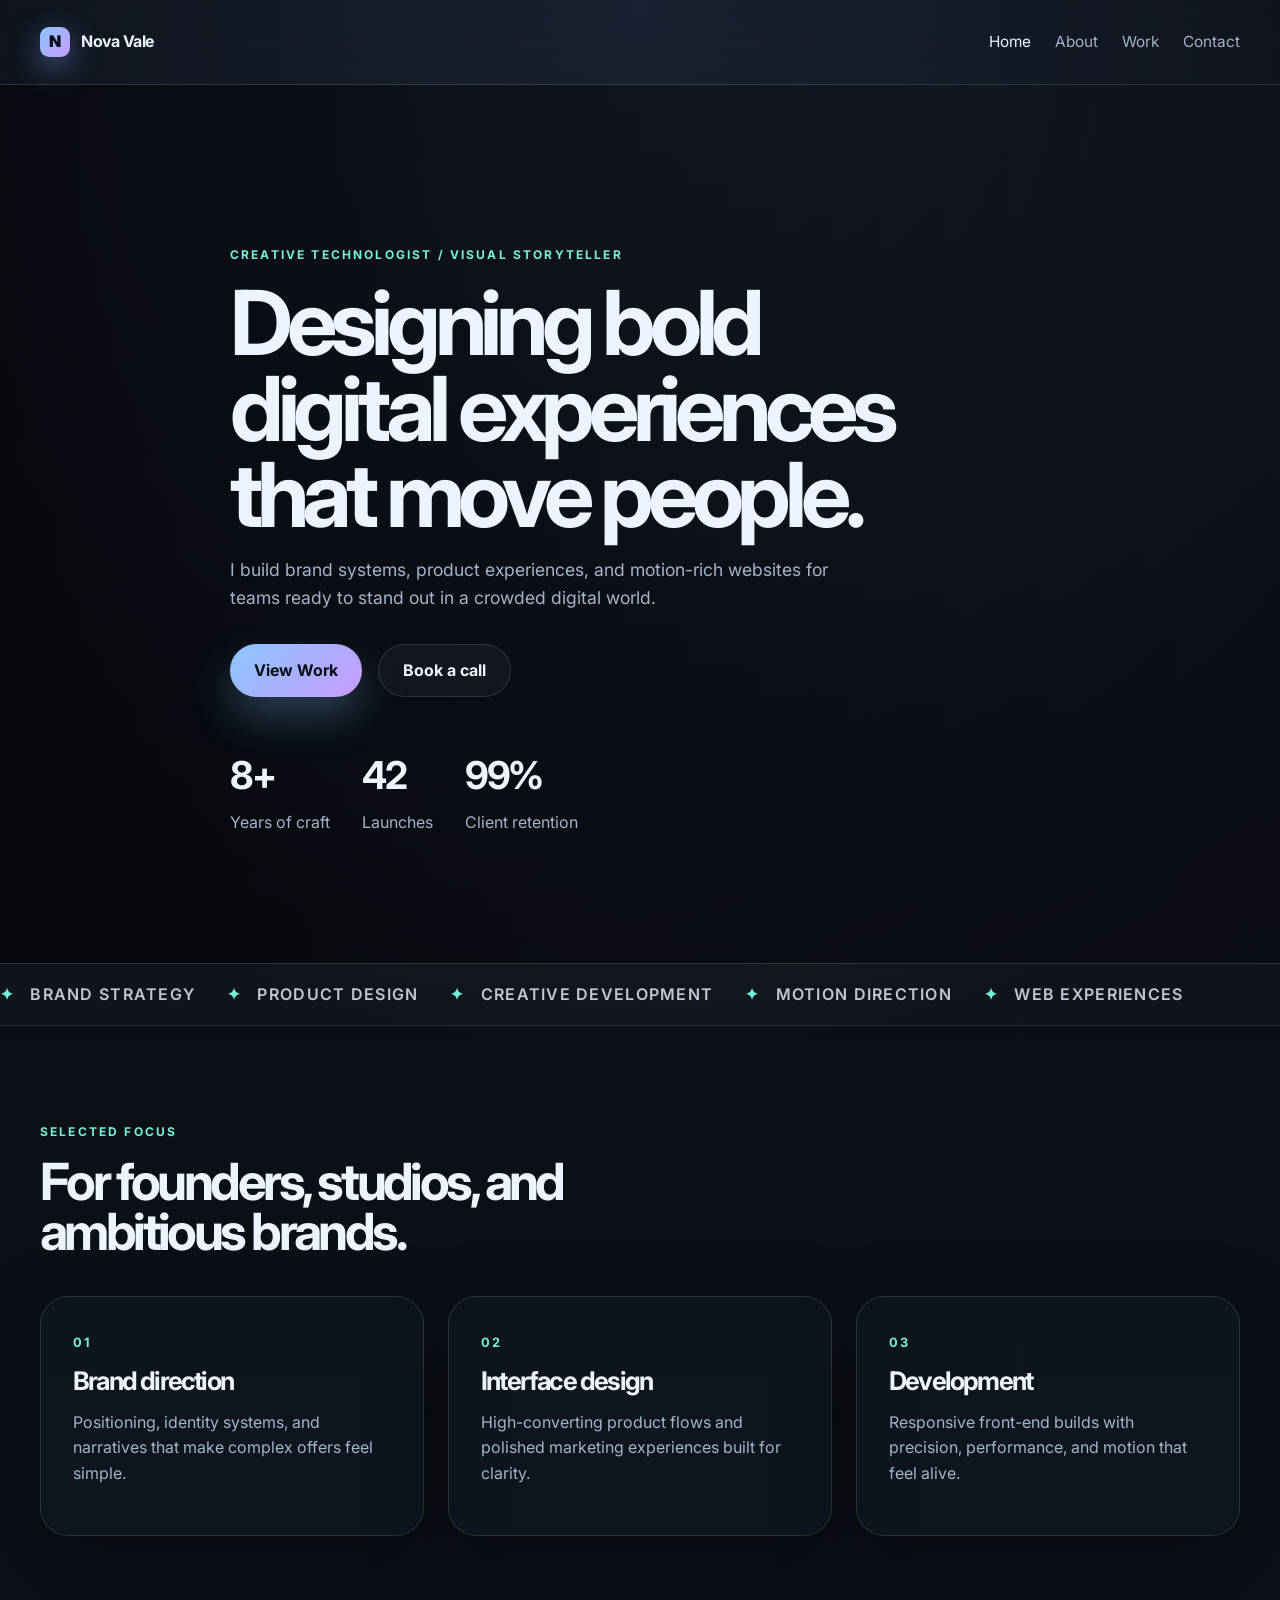
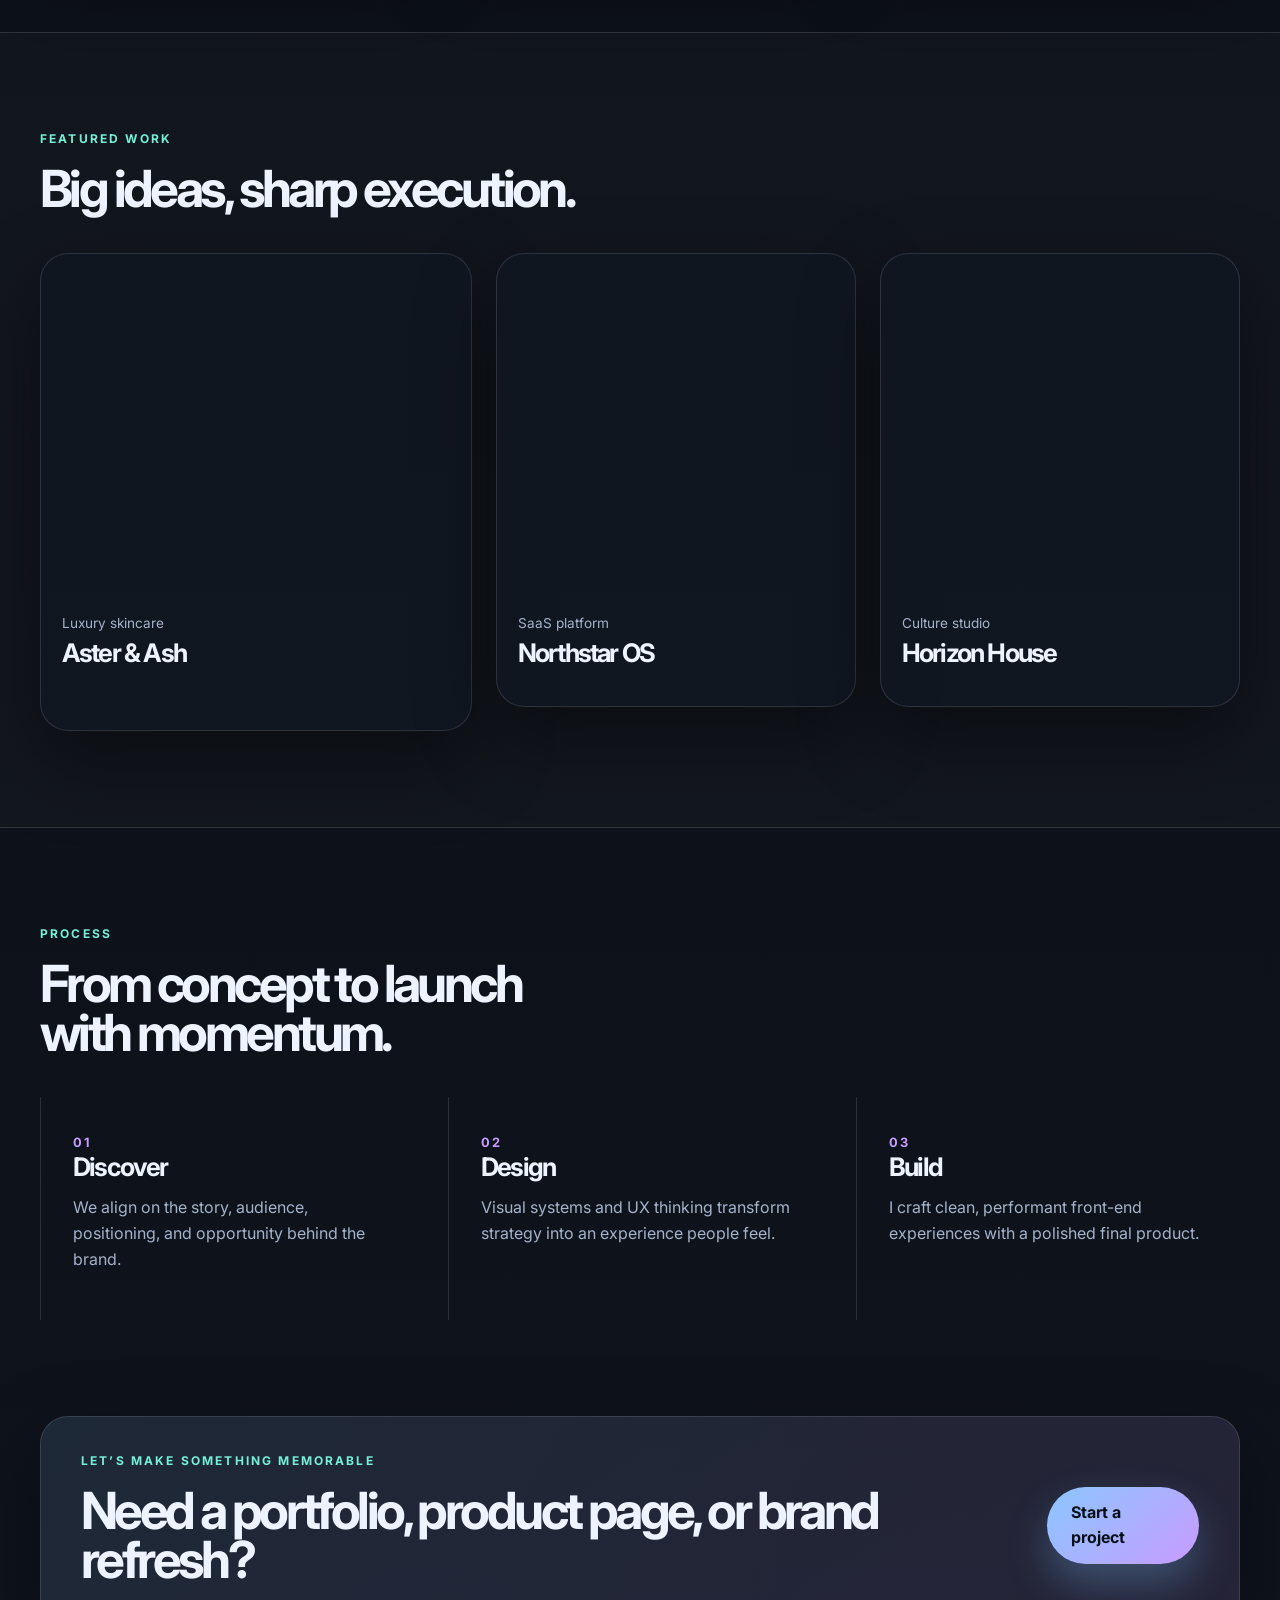
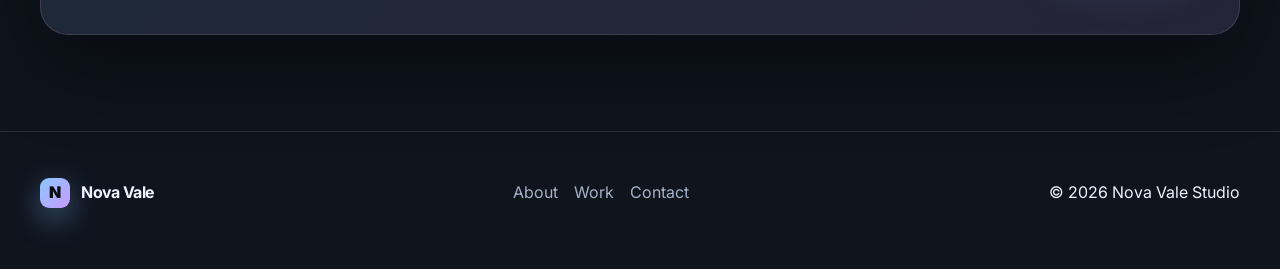
==== index.html @ 93130180 "Create a modern multipage parallax personal portfolio website with responsive subpages and polished " ====
<!DOCTYPE html>
<html lang="en">
  <head>
    <meta charset="UTF-8" />
    <meta name="viewport" content="width=device-width, initial-scale=1.0" />
    <title>Nova Vale | Portfolio</title>
    <meta
      name="description"
      content="Nova Vale is a multidisciplinary creative developer crafting modern digital experiences."
    />
    <link rel="preconnect" href="https://fonts.googleapis.com" />
    <link rel="preconnect" href="https://fonts.gstatic.com" crossorigin />
    <link
      href="https://fonts.googleapis.com/css2?family=Inter:wght@400;500;600;700;800;900&display=swap"
      rel="stylesheet"
    />
    <link rel="stylesheet" href="style.css" />
  </head>
  <body>
    <div class="page-shell">
      <header class="site-header">
        <nav class="nav container">
          <a href="index.html" class="brand">
            <span class="brand-mark">N</span>
            <span>Nova Vale</span>
          </a>

          <button class="nav-toggle" aria-label="Toggle menu">
            <span></span>
            <span></span>
            <span></span>
          </button>

          <div class="nav-links">
            <a href="index.html" class="active">Home</a>
            <a href="about.html">About</a>
            <a href="work.html">Work</a>
            <a href="contact.html">Contact</a>
          </div>
        </nav>
      </header>

      <main>
        <section class="hero section">
          <div class="hero-bg parallax-bg"></div>
          <div class="hero-overlay"></div>
          <div class="container hero-content reveal">
            <p class="eyebrow">Creative technologist / Visual storyteller</p>
            <h1>Designing bold digital experiences that move people.</h1>
            <p class="lead">
              I build brand systems, product experiences, and motion-rich websites for teams
              ready to stand out in a crowded digital world.
            </p>
            <div class="cta-group">
              <a href="work.html" class="button primary">View Work</a>
              <a href="contact.html" class="button secondary">Book a call</a>
            </div>

            <div class="hero-stats">
              <div>
                <strong>8+</strong>
                <span>Years of craft</span>
              </div>
              <div>
                <strong>42</strong>
                <span>Launches</span>
              </div>
              <div>
                <strong>99%</strong>
                <span>Client retention</span>
              </div>
            </div>
          </div>
        </section>

        <section class="marquee-wrap">
          <div class="marquee">
            <span>Brand strategy</span>
            <span>Product design</span>
            <span>Creative development</span>
            <span>Motion direction</span>
            <span>Web experiences</span>
          </div>
        </section>

        <section class="intro section container reveal">
          <div class="section-heading">
            <p class="eyebrow">Selected focus</p>
            <h2>For founders, studios, and ambitious brands.</h2>
          </div>
          <div class="feature-grid">
            <article class="feature-card">
              <span class="feature-number">01</span>
              <h3>Brand direction</h3>
              <p>
                Positioning, identity systems, and narratives that make complex offers feel simple.
              </p>
            </article>
            <article class="feature-card">
              <span class="feature-number">02</span>
              <h3>Interface design</h3>
              <p>
                High-converting product flows and polished marketing experiences built for clarity.
              </p>
            </article>
            <article class="feature-card">
              <span class="feature-number">03</span>
              <h3>Development</h3>
              <p>
                Responsive front-end builds with precision, performance, and motion that feel alive.
              </p>
            </article>
          </div>
        </section>

        <section class="showcase section">
          <div class="container">
            <div class="section-heading reveal">
              <p class="eyebrow">Featured work</p>
              <h2>Big ideas, sharp execution.</h2>
            </div>

            <div class="showcase-grid">
              <article class="project-card reveal large">
                <div class="project-media media-one"></div>
                <div class="project-copy">
                  <p>Luxury skincare</p>
                  <h3>Aster & Ash</h3>
                </div>
              </article>

              <article class="project-card reveal">
                <div class="project-media media-two"></div>
                <div class="project-copy">
                  <p>SaaS platform</p>
                  <h3>Northstar OS</h3>
                </div>
              </article>

              <article class="project-card reveal">
                <div class="project-media media-three"></div>
                <div class="project-copy">
                  <p>Culture studio</p>
                  <h3>Horizon House</h3>
                </div>
              </article>
            </div>
          </div>
        </section>

        <section class="process section container reveal">
          <div class="section-heading narrow">
            <p class="eyebrow">Process</p>
            <h2>From concept to launch with momentum.</h2>
          </div>

          <div class="timeline">
            <div class="timeline-item">
              <span>01</span>
              <h3>Discover</h3>
              <p>We align on the story, audience, positioning, and opportunity behind the brand.</p>
            </div>
            <div class="timeline-item">
              <span>02</span>
              <h3>Design</h3>
              <p>Visual systems and UX thinking transform strategy into an experience people feel.</p>
            </div>
            <div class="timeline-item">
              <span>03</span>
              <h3>Build</h3>
              <p>I craft clean, performant front-end experiences with a polished final product.</p>
            </div>
          </div>
        </section>

        <section class="cta-banner section">
          <div class="container banner-inner reveal">
            <div>
              <p class="eyebrow">Let’s make something memorable</p>
              <h2>Need a portfolio, product page, or brand refresh?</h2>
            </div>
            <a href="contact.html" class="button primary">Start a project</a>
          </div>
        </section>
      </main>

      <footer class="site-footer">
        <div class="container footer-inner">
          <div>
            <a href="index.html" class="brand">
              <span class="brand-mark">N</span>
              <span>Nova Vale</span>
            </a>
          </div>
          <div class="footer-links">
            <a href="about.html">About</a>
            <a href="work.html">Work</a>
            <a href="contact.html">Contact</a>
          </div>
          <p>© 2026 Nova Vale Studio</p>
        </div>
      </footer>
    </div>

    <script src="script.js"></script>
  </body>
</html>
---- style.css ----
:root {
  --bg: #0b0d12;
  --bg-soft: #111722;
  --panel: rgba(14, 17, 24, 0.7);
  --card: #121b2b;
  --surface: #1a2438;
  --text: #edf3ff;
  --muted: #a4b3c9;
  --line: rgba(255, 255, 255, 0.12);
  --accent: #8bc7ff;
  --accent-2: #c89bff;
  --accent-3: #75f0d7;
  --shadow: 0 30px 80px rgba(0, 0, 0, 0.42);
  --container: 1200px;
}

* {
  box-sizing: border-box;
}

html {
  scroll-behavior: smooth;
}

body {
  margin: 0;
  font-family: "Inter", sans-serif;
  background:
    radial-gradient(circle at top, rgba(140, 160, 255, 0.18), transparent 30%),
    linear-gradient(180deg, #0a0d13 0%, #0f141d 100%);
  color: var(--text);
  line-height: 1.6;
}

a {
  color: inherit;
  text-decoration: none;
}

img {
  max-width: 100%;
  display: block;
}

button,
input,
textarea {
  font: inherit;
}

.page-shell {
  min-height: 100vh;
}

.container {
  width: min(var(--container), calc(100% - 2rem));
  margin: 0 auto;
}

.section {
  padding: 6rem 0;
}

.site-header {
  position: sticky;
  top: 0;
  z-index: 40;
  backdrop-filter: blur(18px);
  background: rgba(11, 13, 18, 0.26);
  border-bottom: 1px solid var(--line);
}

.nav {
  display: flex;
  align-items: center;
  justify-content: space-between;
  min-height: 84px;
}

.brand {
  display: inline-flex;
  align-items: center;
  gap: 0.7rem;
  font-weight: 700;
  letter-spacing: -0.04em;
}

.brand-mark {
  width: 30px;
  height: 30px;
  border-radius: 9px;
  display: grid;
  place-items: center;
  background: linear-gradient(135deg, var(--accent), var(--accent-2));
  color: #050b12;
  font-weight: 900;
  box-shadow: 0 10px 30px rgba(128, 183, 255, 0.45);
}

.nav-links {
  display: flex;
  align-items: center;
  gap: 1.5rem;
}

.nav-links a {
  color: var(--muted);
  font-size: 0.96rem;
  transition: color 0.2s ease;
}

.nav-links a:hover,
.nav-links a.active {
  color: var(--text);
}

.nav-toggle {
  display: none;
  background: transparent;
  border: 0;
  width: 46px;
  height: 46px;
  padding: 0;
  cursor: pointer;
}

.nav-toggle span {
  display: block;
  width: 22px;
  height: 2px;
  margin: 5px auto;
  background: var(--text);
  border-radius: 2px;
}

.hero {
  position: relative;
  display: flex;
  align-items: center;
  min-height: 770px;
  overflow: hidden;
}

.hero-bg,
.page-hero-bg {
  position: absolute;
  inset: 0;
  background-image: url("https://images.unsplash.com/photo-1516321318423-f06f85e504b3?auto=format&fit=crop&w=1600&q=80");
  background-size: cover;
  background-position: center;
  transform: scale(1.08);
}

.hero-bg {
  filter: saturate(0.9) brightness(0.6);
}

.hero-overlay {
  position: absolute;
  inset: 0;
  background: linear-gradient(90deg, rgba(5, 7, 11, 0.8), rgba(5, 7, 11, 0.32));
}

.hero-content {
  position: relative;
  z-index: 1;
  width: min(820px, 100%);
  padding: 4rem 0 2rem;
}

.eyebrow {
  margin: 0 0 1rem;
  color: var(--accent-3);
  text-transform: uppercase;
  letter-spacing: 0.18em;
  font-size: 0.75rem;
  font-weight: 700;
}

h1, h2, h3 {
  margin: 0 0 1rem;
  letter-spacing: -0.07em;
  line-height: 0.96;
}

h1 {
  font-size: clamp(3.2rem, 7vw, 7rem);
  max-width: 720px;
}

h2 {
  font-size: clamp(2.2rem, 4vw, 4rem);
}

h3 {
  font-size: clamp(1.4rem, 2vw, 2rem);
}

.lead {
  max-width: 620px;
  font-size: 1.1rem;
  color: var(--muted);
  margin-bottom: 2rem;
}

.cta-group {
  display: flex;
  flex-wrap: wrap;
  gap: 1rem;
  margin-bottom: 3rem;
}

.button {
  display: inline-flex;
  align-items: center;
  justify-content: center;
  min-height: 52px;
  border-radius: 999px;
  padding: 0.8rem 1.5rem;
  font-weight: 700;
  transition: transform 0.2s ease, box-shadow 0.2s ease;
}

.button:hover {
  transform: translateY(-2px);
}

.button.primary {
  background: linear-gradient(135deg, var(--accent), var(--accent-2));
  color: #071018;
  box-shadow: 0 20px 40px rgba(124, 195, 255, 0.28);
}

.button.secondary {
  background: rgba(255, 255, 255, 0.04);
  border: 1px solid var(--line);
}

.hero-stats {
  display: flex;
  flex-wrap: wrap;
  gap: 2rem;
}

.hero-stats div {
  display: flex;
  flex-direction: column;
  gap: 0.2rem;
}

.hero-stats strong {
  font-size: clamp(1.8rem, 3vw, 2.6rem);
  letter-spacing: -0.06em;
}

.hero-stats span {
  color: var(--muted);
}

.marquee-wrap {
  width: 100%;
  overflow: hidden;
  border-top: 1px solid var(--line);
  border-bottom: 1px solid var(--line);
  background: rgba(255, 255, 255, 0.02);
}

.marquee {
  display: flex;
  white-space: nowrap;
  gap: 2rem;
  padding: 1.1rem 0;
  font-weight: 600;
  letter-spacing: 0.08em;
  text-transform: uppercase;
  color: rgba(237, 243, 255, 0.8);
  animation: marquee 18s linear infinite;
}

.marquee span::before {
  content: "✦";
  margin-right: 1rem;
  color: var(--accent-3);
}

@keyframes marquee {
  0% { transform: translateX(0); }
  100% { transform: translateX(-50%); }
}

.section-heading {
  max-width: 700px;
  margin-bottom: 2.5rem;
}

.section-heading.narrow {
  max-width: 500px;
}

.feature-grid {
  display: grid;
  grid-template-columns: repeat(3, minmax(0, 1fr));
  gap: 1.5rem;
}

.feature-card,
.project-card,
.case-card,
.contact-card,
.contact-form {
  background: rgba(17, 23, 34, 0.74);
  border: 1px solid var(--line);
  border-radius: 28px;
  box-shadow: var(--shadow);
}

.feature-card {
  padding: 2rem;
}

.feature-number {
  display: inline-block;
  color: var(--accent-3);
  font-size: 0.8rem;
  letter-spacing: 0.16em;
  font-weight: 700;
  margin-bottom: 1rem;
}

.feature-card p {
  color: var(--muted);
}

.showcase {
  background: rgba(255, 255, 255, 0.02);
  border-top: 1px solid var(--line);
  border-bottom: 1px solid var(--line);
}

.showcase-grid {
  display: grid;
  grid-template-columns: 1.2fr 1fr 1fr;
  gap: 1.5rem;
}

.project-card {
  overflow: hidden;
}

.project-card.large {
  grid-row: span 2;
}

.project-media {
  min-height: 340px;
  background-size: cover;
  background-position: center;
}

.media-one {
  background-image: url("https://images.unsplash.com/photo-1524504388940-b1c1722653e1?auto=format&fit=crop&w=1200&q=80");
}

.media-two {
  background-image: url("https://images.unsplash.com/photo-1497366754035-f200968a6e72?auto=format&fit=crop&w=1200&q=80");
}

.media-three {
  background-image: url("https://images.unsplash.com/photo-1492691527719-9d1e07e534b4?auto=format&fit=crop&w=1200&q=80");
}

.project-copy {
  padding: 1.2rem 1.3rem 1.5rem;
}

.project-copy p {
  margin: 0 0 0.4rem;
  color: var(--muted);
  font-size: 0.85rem;
}

.timeline {
  display: grid;
  grid-template-columns: repeat(3, minmax(0, 1fr));
  gap: 1.5rem;
}

.timeline-item {
  padding: 2rem;
  border-left: 1px solid var(--line);
}

.timeline-item span {
  color: var(--accent-2);
  font-size: 0.8rem;
  font-weight: 700;
  letter-spacing: 0.12em;
}

.timeline-item p {
  color: var(--muted);
}

.cta-banner {
  padding-top: 0;
}

.banner-inner {
  display: flex;
  align-items: center;
  justify-content: space-between;
  gap: 1.5rem;
  padding: 2.1rem 2.5rem;
  border: 1px solid var(--line);
  border-radius: 28px;
  background: linear-gradient(135deg, rgba(139, 199, 255, 0.12), rgba(200, 155, 255, 0.12));
  box-shadow: var(--shadow);
}

.site-footer {
  border-top: 1px solid var(--line);
  padding: 2rem 0 3rem;
}

.footer-inner {
  display: flex;
  align-items: center;
  justify-content: space-between;
  gap: 1rem;
  flex-wrap: wrap;
}

.footer-links {
  display: flex;
  gap: 1rem;
  color: var(--muted);
}

.page-hero {
  position: relative;
  min-height: 500px;
  display: grid;
  align-items: end;
  overflow: hidden;
}

.small-hero {
  min-height: 420px;
}

.page-hero-bg {
  filter: saturate(0.7) brightness(0.5);
}

.about-grid {
  display: grid;
  grid-template-columns: 0.9fr 1.1fr;
  align-items: center;
  gap: 2rem;
}

.portrait-block {
  display: flex;
  justify-content: center;
}

.portrait {
  width: min(520px, 100%);
  min-height: 640px;
  border-radius: 28px;
  border: 1px solid var(--line);
  background-image: url("https://images.unsplash.com/photo-1500648767791-00dcc994a43e?auto=format&fit=crop&w=900&q=80");
  background-size: cover;
  background-position: center;
  box-shadow: var(--shadow);
}

.about-copy p {
  color: var(--muted);
}

.quote-box {
  margin-top: 2rem;
  padding: 1.25rem 1.5rem;
  border-radius: 18px;
  border: 1px solid var(--line);
  background: rgba(255, 255, 255, 0.02);
  font-size: 1.1rem;
  line-height: 1.5;
}

.case-grid {
  display: grid;
  grid-template-columns: repeat(2, minmax(0, 1fr));
  gap: 1.5rem;
}

.case-card {
  overflow: hidden;
}

.case-image {
  min-height: 360px;
  background-size: cover;
  background-position: center;
}

.case-one { background-image: url("https://images.unsplash.com/photo-1521572267360-ee0c2909d518?auto=format&fit=crop&w=1200&q=80"); }
.case-two { background-image: url("https://images.unsplash.com/photo-1552664730-d307ca884978?auto=format&fit=crop&w=1200&q=80"); }
.case-three { background-image: url("https://images.unsplash.com/photo-1517430816045-df4b7de11d1d?auto=format&fit=crop&w=1200&q=80"); }
.case-four { background-image: url("https://images.unsplash.com/photo-1522202176988-66273c2fd55f?auto=format&fit=crop&w=1200&q=80"); }

.case-copy {
  padding: 1.3rem 1.4rem 1.5rem;
}

.case-copy p {
  margin: 0 0 0.35rem;
  color: var(--muted);
}

.case-copy span {
  color: var(--accent-3);
  font-size: 0.85rem;
}

.contact-wrap {
  display: grid;
  grid-template-columns: 0.8fr 1.2fr;
  gap: 1.5rem;
}

.contact-card,
.contact-form {
  padding: 2rem;
}

.contact-card p,
.contact-list {
  color: var(--muted);
}

.contact-list {
  list-style: none;
  padding: 0;
  margin: 1.5rem 0 0;
  display: grid;
  gap: 0.8rem;
}

.contact-form {
  display: grid;
  gap: 1rem;
}

.field-row {
  display: grid;
  grid-template-columns: repeat(2, minmax(0, 1fr));
  gap: 1rem;
}

label {
  display: grid;
  gap: 0.5rem;
  font-weight: 500;
}

input,
textarea {
  width: 100%;
  border: 1px solid var(--line);
  border-radius: 14px;
  background: rgba(255, 255, 255, 0.02);
  padding: 0.95rem 1rem;
  color: var(--text);
}

input::placeholder,
textarea::placeholder {
  color: rgba(237, 243, 255, 0.45);
}

textarea {
  resize: vertical;
  min-height: 140px;
}

.reveal {
  opacity: 0;
  transform: translateY(28px);
  transition: opacity 0.7s ease, transform 0.7s ease;
}

.reveal.visible {
  opacity: 1;
  transform: translateY(0);
}

@media (max-width: 980px) {
  .feature-grid,
  .timeline,
  .showcase-grid,
  .case-grid,
  .contact-wrap,
  .about-grid {
    grid-template-columns: 1fr;
  }

  .showcase-grid .project-card.large {
    grid-row: auto;
  }

  .nav-toggle {
    display: block;
    z-index: 10;
  }

  .nav-links {
    position: absolute;
    top: 84px;
    left: 1rem;
    right: 1rem;
    display: none;
    flex-direction: column;
    align-items: flex-start;
    padding: 1rem 1.2rem;
    background: rgba(12, 17, 24, 0.96);
    border: 1px solid var(--line);
    border-radius: 16px;
  }

  .nav-links.open {
    display: flex;
  }

  .banner-inner {
    flex-direction: column;
    align-items: flex-start;
  }
}

@media (max-width: 620px) {
  .section {
    padding: 4.5rem 0;
  }

  .hero {
    min-height: 620px;
  }

  .hero-stats {
    gap: 1rem 1.5rem;
  }

  .field-row {
    grid-template-columns: 1fr;
  }

  .contact-card,
  .contact-form,
  .feature-card,
  .timeline-item {
    padding-left: 1.2rem;
    padding-right: 1.2rem;
  }
}

@media (prefers-reduced-motion: reduce) {
  html { scroll-behavior: auto; }
  .reveal {
    opacity: 1;
    transform: none;
    transition: none;
  }

  .marquee {
    animation: none;
  }
}
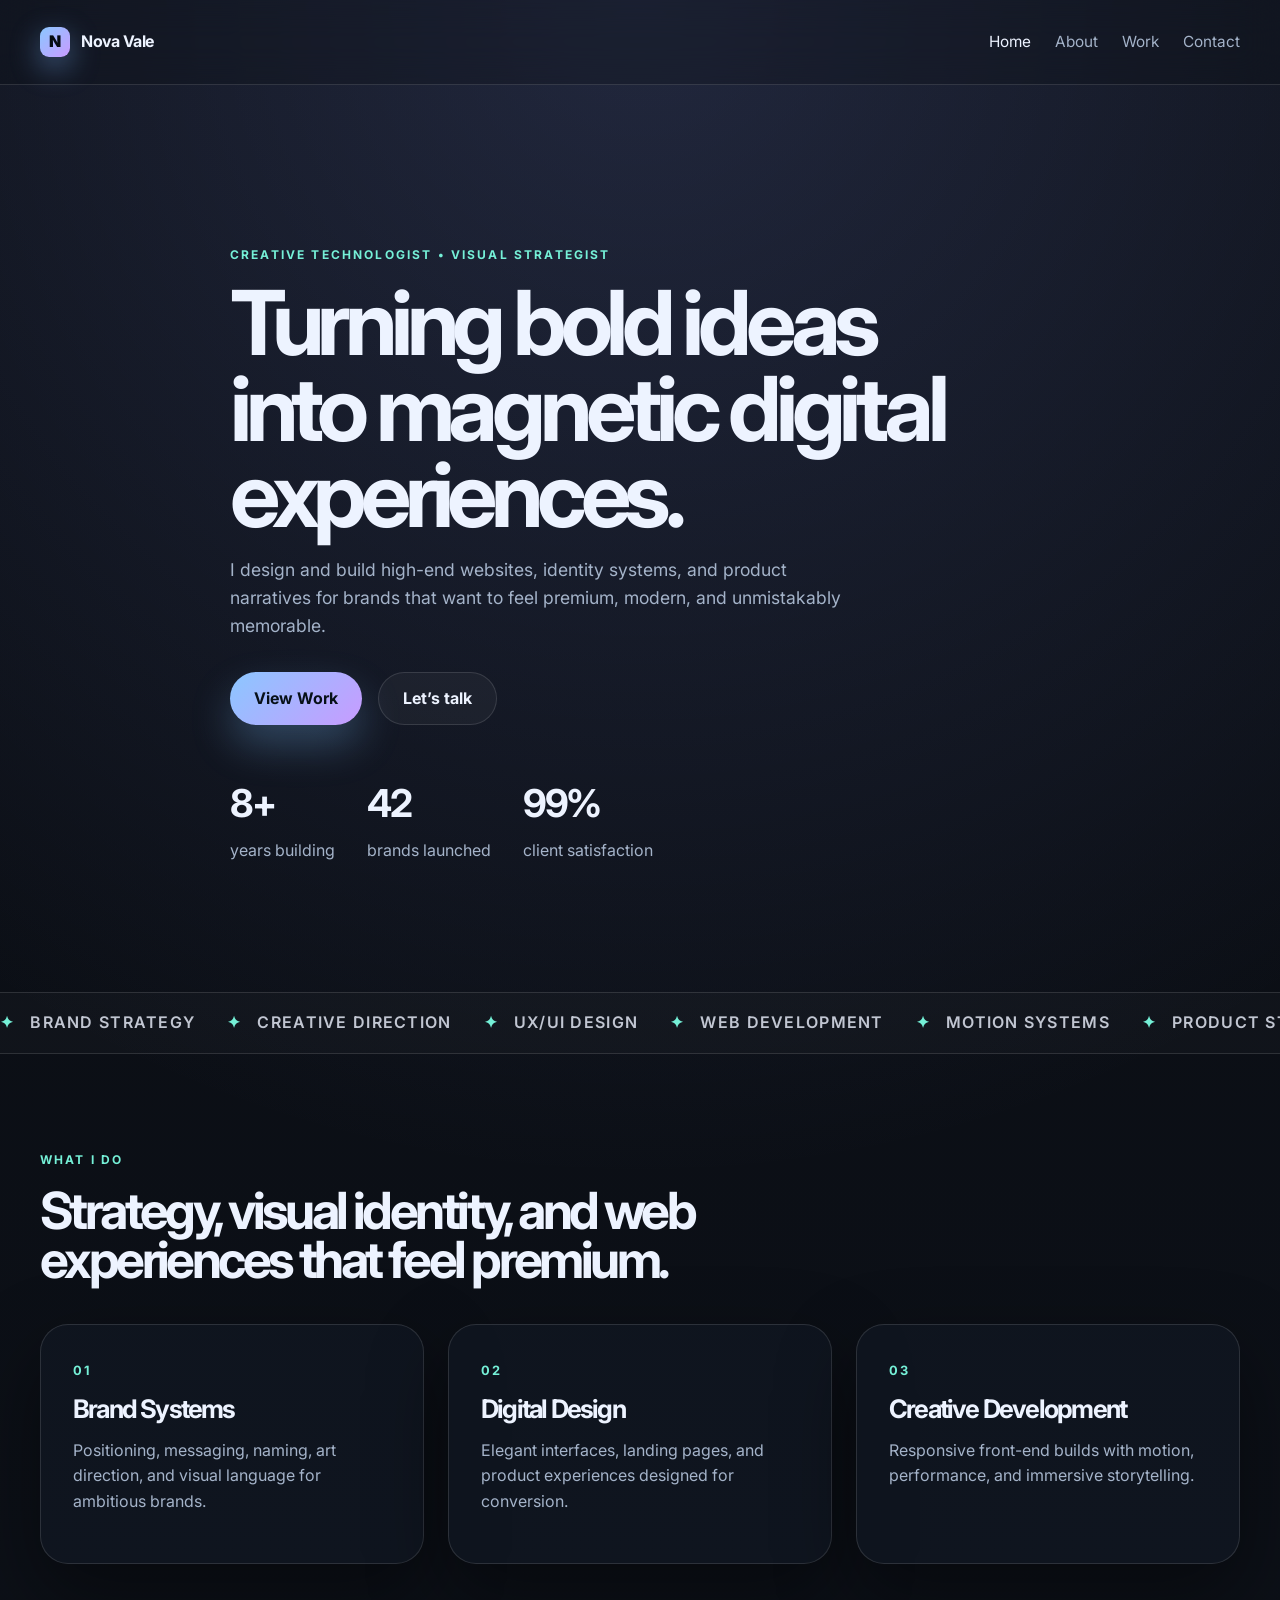
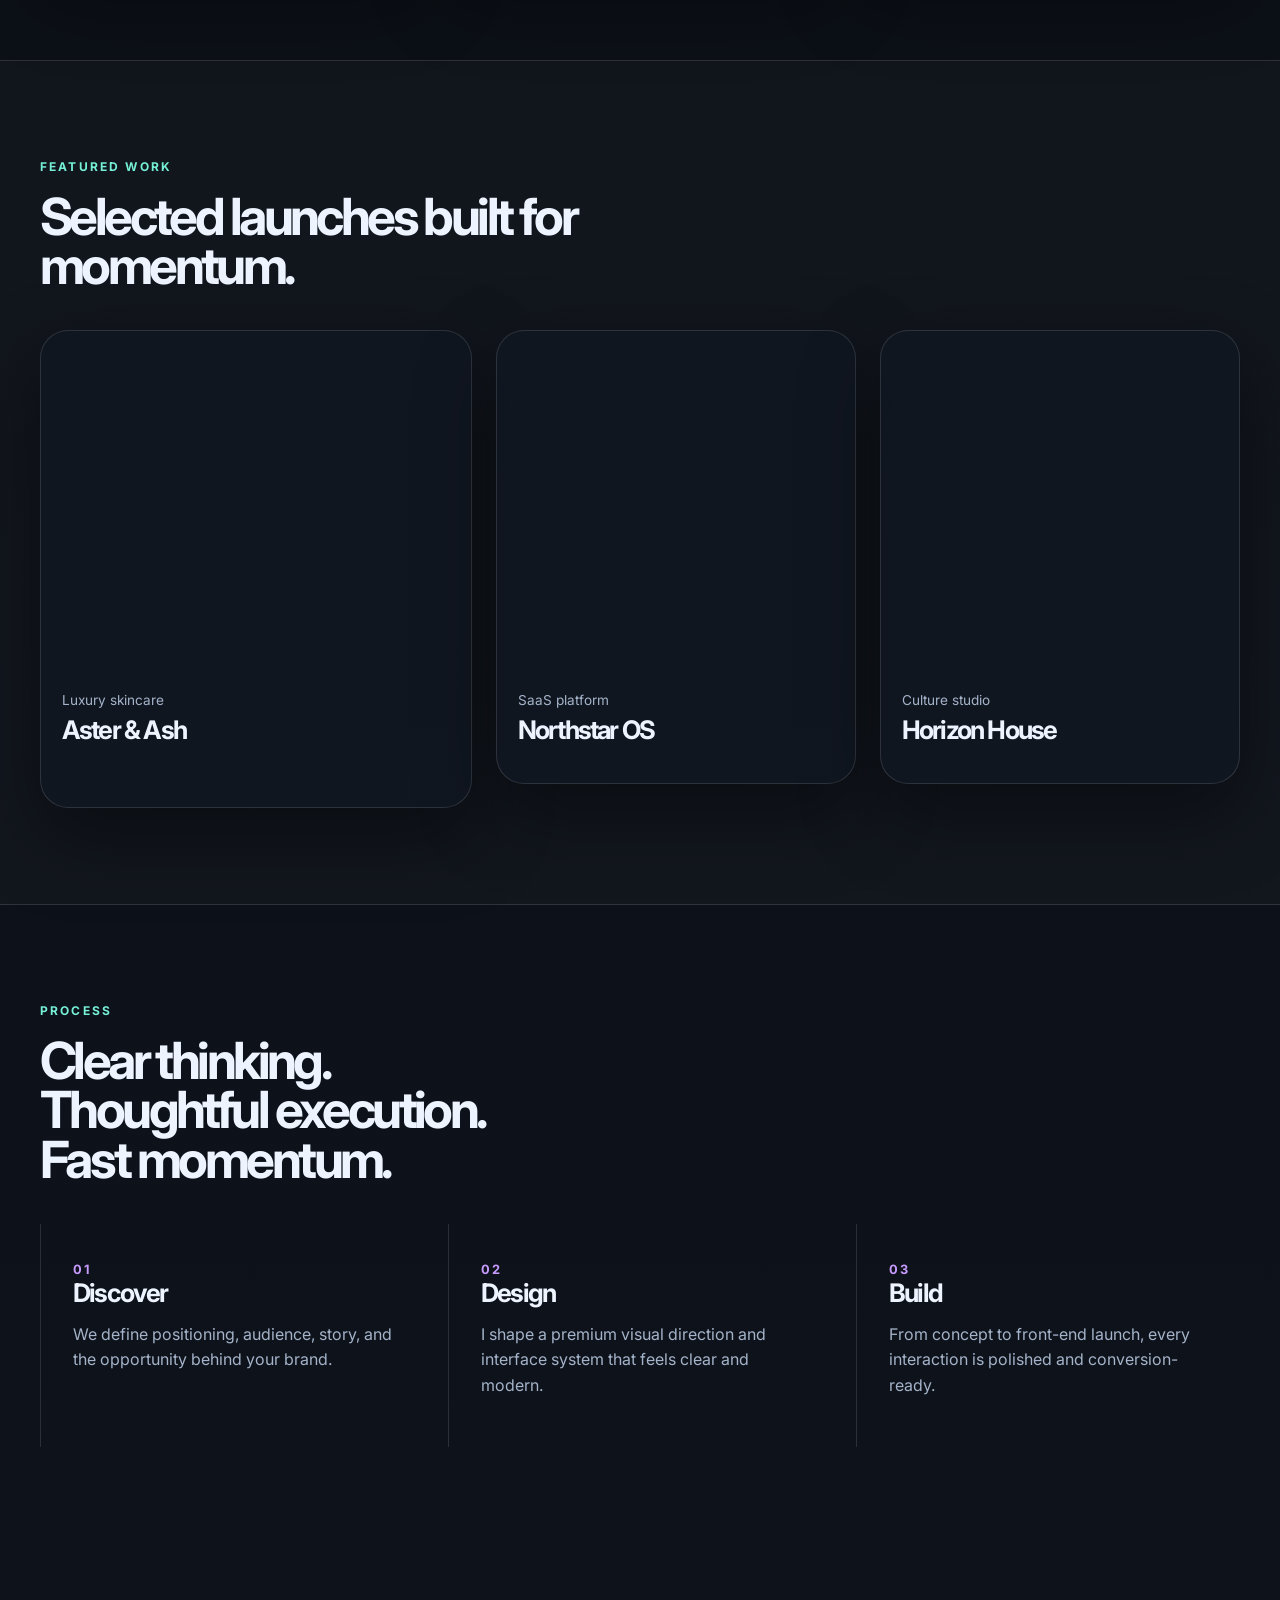
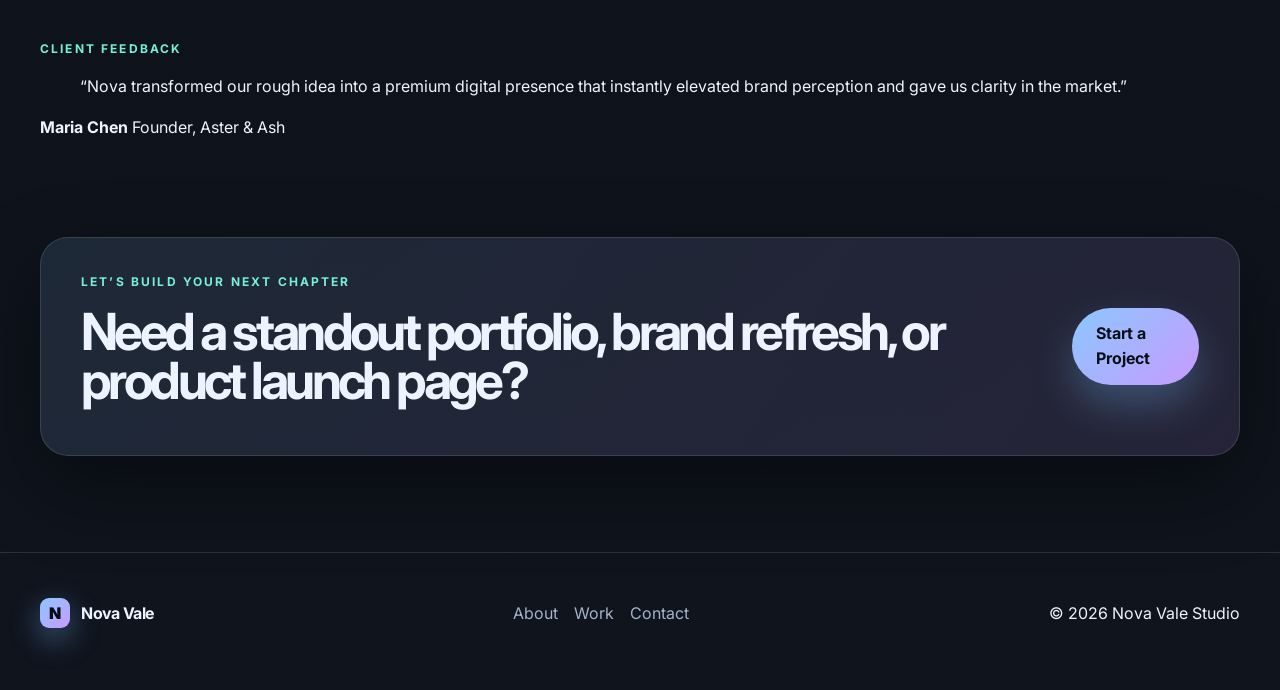
==== commit 5cc8804a: "Refine the homepage to a premium one-page portfolio layout with stronger parallax visuals and modern" ====
--- a/index.html
+++ b/index.html
@@ -6,7 +6,7 @@
     <title>Nova Vale | Portfolio</title>
     <meta
       name="description"
-      content="Nova Vale is a multidisciplinary creative developer crafting modern digital experiences."
+      content="Modern personal portfolio website for a creative developer and visual storyteller."
     />
     <link rel="preconnect" href="https://fonts.googleapis.com" />
     <link rel="preconnect" href="https://fonts.gstatic.com" crossorigin />
@@ -17,190 +17,199 @@
     <link rel="stylesheet" href="style.css" />
   </head>
   <body>
-    <div class="page-shell">
-      <header class="site-header">
-        <nav class="nav container">
+    <header class="site-header">
+      <nav class="nav container">
+        <a href="index.html" class="brand" aria-label="Nova Vale home">
+          <span class="brand-mark">N</span>
+          <span>Nova Vale</span>
+        </a>
+
+        <button class="nav-toggle" aria-label="Toggle menu">
+          <span></span>
+          <span></span>
+          <span></span>
+        </button>
+
+        <div class="nav-links">
+          <a href="index.html" class="active">Home</a>
+          <a href="about.html">About</a>
+          <a href="work.html">Work</a>
+          <a href="contact.html">Contact</a>
+        </div>
+      </nav>
+    </header>
+
+    <main>
+      <section class="hero section">
+        <div class="hero-bg parallax-bg"></div>
+        <div class="hero-glow"></div>
+        <div class="container hero-content reveal">
+          <p class="eyebrow">Creative technologist • visual strategist</p>
+          <h1>Turning bold ideas into magnetic digital experiences.</h1>
+          <p class="lead">
+            I design and build high-end websites, identity systems, and product narratives for brands
+            that want to feel premium, modern, and unmistakably memorable.
+          </p>
+
+          <div class="cta-group">
+            <a href="work.html" class="button primary">View Work</a>
+            <a href="contact.html" class="button secondary">Let’s talk</a>
+          </div>
+
+          <div class="hero-stats">
+            <div>
+              <strong>8+</strong>
+              <span>years building</span>
+            </div>
+            <div>
+              <strong>42</strong>
+              <span>brands launched</span>
+            </div>
+            <div>
+              <strong>99%</strong>
+              <span>client satisfaction</span>
+            </div>
+          </div>
+        </div>
+      </section>
+
+      <div class="marquee-wrap">
+        <div class="marquee">
+          <span>Brand strategy</span>
+          <span>Creative direction</span>
+          <span>UX/UI design</span>
+          <span>Web development</span>
+          <span>Motion systems</span>
+          <span>Product storytelling</span>
+        </div>
+      </div>
+
+      <section class="section container reveal">
+        <div class="section-heading">
+          <p class="eyebrow">What I do</p>
+          <h2>Strategy, visual identity, and web experiences that feel premium.</h2>
+        </div>
+
+        <div class="feature-grid">
+          <article class="feature-card">
+            <span class="feature-number">01</span>
+            <h3>Brand Systems</h3>
+            <p>Positioning, messaging, naming, art direction, and visual language for ambitious brands.</p>
+          </article>
+          <article class="feature-card">
+            <span class="feature-number">02</span>
+            <h3>Digital Design</h3>
+            <p>Elegant interfaces, landing pages, and product experiences designed for conversion.</p>
+          </article>
+          <article class="feature-card">
+            <span class="feature-number">03</span>
+            <h3>Creative Development</h3>
+            <p>Responsive front-end builds with motion, performance, and immersive storytelling.</p>
+          </article>
+        </div>
+      </section>
+
+      <section class="section showcase">
+        <div class="container reveal">
+          <div class="section-heading">
+            <p class="eyebrow">Featured work</p>
+            <h2>Selected launches built for momentum.</h2>
+          </div>
+
+          <div class="showcase-grid">
+            <article class="project-card large card--one">
+              <div class="project-media media-one"></div>
+              <div class="project-copy">
+                <p>Luxury skincare</p>
+                <h3>Aster & Ash</h3>
+              </div>
+            </article>
+
+            <article class="project-card card--two">
+              <div class="project-media media-two"></div>
+              <div class="project-copy">
+                <p>SaaS platform</p>
+                <h3>Northstar OS</h3>
+              </div>
+            </article>
+
+            <article class="project-card card--three">
+              <div class="project-media media-three"></div>
+              <div class="project-copy">
+                <p>Culture studio</p>
+                <h3>Horizon House</h3>
+              </div>
+            </article>
+          </div>
+        </div>
+      </section>
+
+      <section class="section container reveal">
+        <div class="section-heading narrow">
+          <p class="eyebrow">Process</p>
+          <h2>Clear thinking. Thoughtful execution. Fast momentum.</h2>
+        </div>
+
+        <div class="timeline">
+          <div class="timeline-item">
+            <span>01</span>
+            <h3>Discover</h3>
+            <p>We define positioning, audience, story, and the opportunity behind your brand.</p>
+          </div>
+          <div class="timeline-item">
+            <span>02</span>
+            <h3>Design</h3>
+            <p>I shape a premium visual direction and interface system that feels clear and modern.</p>
+          </div>
+          <div class="timeline-item">
+            <span>03</span>
+            <h3>Build</h3>
+            <p>From concept to front-end launch, every interaction is polished and conversion-ready.</p>
+          </div>
+        </div>
+      </section>
+
+      <section class="section container reveal">
+        <div class="testimonial-box">
+          <p class="eyebrow">Client feedback</p>
+          <blockquote>
+            “Nova transformed our rough idea into a premium digital presence that instantly elevated
+            brand perception and gave us clarity in the market.”
+          </blockquote>
+          <div class="person">
+            <strong>Maria Chen</strong>
+            <span>Founder, Aster & Ash</span>
+          </div>
+        </div>
+      </section>
+
+      <section class="cta-banner section">
+        <div class="container banner-inner reveal">
+          <div>
+            <p class="eyebrow">Let’s build your next chapter</p>
+            <h2>Need a standout portfolio, brand refresh, or product launch page?</h2>
+          </div>
+          <a href="contact.html" class="button primary">Start a Project</a>
+        </div>
+      </section>
+    </main>
+
+    <footer class="site-footer">
+      <div class="container footer-inner">
+        <div>
           <a href="index.html" class="brand">
             <span class="brand-mark">N</span>
             <span>Nova Vale</span>
           </a>
-
-          <button class="nav-toggle" aria-label="Toggle menu">
-            <span></span>
-            <span></span>
-            <span></span>
-          </button>
-
-          <div class="nav-links">
-            <a href="index.html" class="active">Home</a>
-            <a href="about.html">About</a>
-            <a href="work.html">Work</a>
-            <a href="contact.html">Contact</a>
-          </div>
-        </nav>
-      </header>
-
-      <main>
-        <section class="hero section">
-          <div class="hero-bg parallax-bg"></div>
-          <div class="hero-overlay"></div>
-          <div class="container hero-content reveal">
-            <p class="eyebrow">Creative technologist / Visual storyteller</p>
-            <h1>Designing bold digital experiences that move people.</h1>
-            <p class="lead">
-              I build brand systems, product experiences, and motion-rich websites for teams
-              ready to stand out in a crowded digital world.
-            </p>
-            <div class="cta-group">
-              <a href="work.html" class="button primary">View Work</a>
-              <a href="contact.html" class="button secondary">Book a call</a>
-            </div>
-
-            <div class="hero-stats">
-              <div>
-                <strong>8+</strong>
-                <span>Years of craft</span>
-              </div>
-              <div>
-                <strong>42</strong>
-                <span>Launches</span>
-              </div>
-              <div>
-                <strong>99%</strong>
-                <span>Client retention</span>
-              </div>
-            </div>
-          </div>
-        </section>
-
-        <section class="marquee-wrap">
-          <div class="marquee">
-            <span>Brand strategy</span>
-            <span>Product design</span>
-            <span>Creative development</span>
-            <span>Motion direction</span>
-            <span>Web experiences</span>
-          </div>
-        </section>
-
-        <section class="intro section container reveal">
-          <div class="section-heading">
-            <p class="eyebrow">Selected focus</p>
-            <h2>For founders, studios, and ambitious brands.</h2>
-          </div>
-          <div class="feature-grid">
-            <article class="feature-card">
-              <span class="feature-number">01</span>
-              <h3>Brand direction</h3>
-              <p>
-                Positioning, identity systems, and narratives that make complex offers feel simple.
-              </p>
-            </article>
-            <article class="feature-card">
-              <span class="feature-number">02</span>
-              <h3>Interface design</h3>
-              <p>
-                High-converting product flows and polished marketing experiences built for clarity.
-              </p>
-            </article>
-            <article class="feature-card">
-              <span class="feature-number">03</span>
-              <h3>Development</h3>
-              <p>
-                Responsive front-end builds with precision, performance, and motion that feel alive.
-              </p>
-            </article>
-          </div>
-        </section>
-
-        <section class="showcase section">
-          <div class="container">
-            <div class="section-heading reveal">
-              <p class="eyebrow">Featured work</p>
-              <h2>Big ideas, sharp execution.</h2>
-            </div>
-
-            <div class="showcase-grid">
-              <article class="project-card reveal large">
-                <div class="project-media media-one"></div>
-                <div class="project-copy">
-                  <p>Luxury skincare</p>
-                  <h3>Aster & Ash</h3>
-                </div>
-              </article>
-
-              <article class="project-card reveal">
-                <div class="project-media media-two"></div>
-                <div class="project-copy">
-                  <p>SaaS platform</p>
-                  <h3>Northstar OS</h3>
-                </div>
-              </article>
-
-              <article class="project-card reveal">
-                <div class="project-media media-three"></div>
-                <div class="project-copy">
-                  <p>Culture studio</p>
-                  <h3>Horizon House</h3>
-                </div>
-              </article>
-            </div>
-          </div>
-        </section>
-
-        <section class="process section container reveal">
-          <div class="section-heading narrow">
-            <p class="eyebrow">Process</p>
-            <h2>From concept to launch with momentum.</h2>
-          </div>
-
-          <div class="timeline">
-            <div class="timeline-item">
-              <span>01</span>
-              <h3>Discover</h3>
-              <p>We align on the story, audience, positioning, and opportunity behind the brand.</p>
-            </div>
-            <div class="timeline-item">
-              <span>02</span>
-              <h3>Design</h3>
-              <p>Visual systems and UX thinking transform strategy into an experience people feel.</p>
-            </div>
-            <div class="timeline-item">
-              <span>03</span>
-              <h3>Build</h3>
-              <p>I craft clean, performant front-end experiences with a polished final product.</p>
-            </div>
-          </div>
-        </section>
-
-        <section class="cta-banner section">
-          <div class="container banner-inner reveal">
-            <div>
-              <p class="eyebrow">Let’s make something memorable</p>
-              <h2>Need a portfolio, product page, or brand refresh?</h2>
-            </div>
-            <a href="contact.html" class="button primary">Start a project</a>
-          </div>
-        </section>
-      </main>
-
-      <footer class="site-footer">
-        <div class="container footer-inner">
-          <div>
-            <a href="index.html" class="brand">
-              <span class="brand-mark">N</span>
-              <span>Nova Vale</span>
-            </a>
-          </div>
-          <div class="footer-links">
-            <a href="about.html">About</a>
-            <a href="work.html">Work</a>
-            <a href="contact.html">Contact</a>
-          </div>
-          <p>© 2026 Nova Vale Studio</p>
-        </div>
-      </footer>
-    </div>
+        </div>
+        <div class="footer-links">
+          <a href="about.html">About</a>
+          <a href="work.html">Work</a>
+          <a href="contact.html">Contact</a>
+        </div>
+        <p>© 2026 Nova Vale Studio</p>
+      </div>
+    </footer>
 
     <script src="script.js"></script>
   </body>
